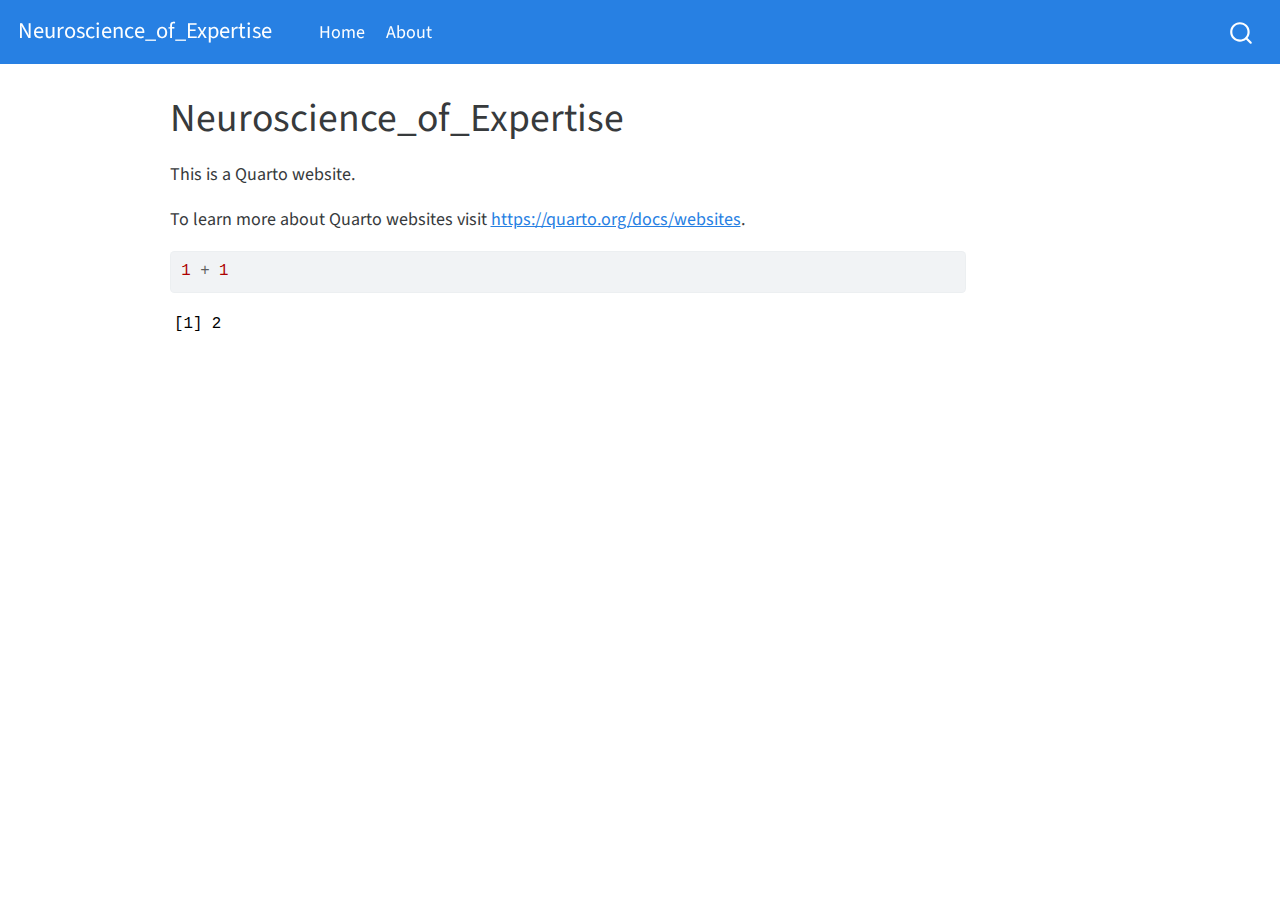
==== docs/index.html @ bdb03e28 "my commit message" ====
<!DOCTYPE html>
<html xmlns="http://www.w3.org/1999/xhtml" lang="en" xml:lang="en"><head>

<meta charset="utf-8">
<meta name="generator" content="quarto-1.2.335">

<meta name="viewport" content="width=device-width, initial-scale=1.0, user-scalable=yes">


<title>Neuroscience_of_Expertise</title>
<style>
code{white-space: pre-wrap;}
span.smallcaps{font-variant: small-caps;}
div.columns{display: flex; gap: min(4vw, 1.5em);}
div.column{flex: auto; overflow-x: auto;}
div.hanging-indent{margin-left: 1.5em; text-indent: -1.5em;}
ul.task-list{list-style: none;}
ul.task-list li input[type="checkbox"] {
  width: 0.8em;
  margin: 0 0.8em 0.2em -1.6em;
  vertical-align: middle;
}
pre > code.sourceCode { white-space: pre; position: relative; }
pre > code.sourceCode > span { display: inline-block; line-height: 1.25; }
pre > code.sourceCode > span:empty { height: 1.2em; }
.sourceCode { overflow: visible; }
code.sourceCode > span { color: inherit; text-decoration: inherit; }
div.sourceCode { margin: 1em 0; }
pre.sourceCode { margin: 0; }
@media screen {
div.sourceCode { overflow: auto; }
}
@media print {
pre > code.sourceCode { white-space: pre-wrap; }
pre > code.sourceCode > span { text-indent: -5em; padding-left: 5em; }
}
pre.numberSource code
  { counter-reset: source-line 0; }
pre.numberSource code > span
  { position: relative; left: -4em; counter-increment: source-line; }
pre.numberSource code > span > a:first-child::before
  { content: counter(source-line);
    position: relative; left: -1em; text-align: right; vertical-align: baseline;
    border: none; display: inline-block;
    -webkit-touch-callout: none; -webkit-user-select: none;
    -khtml-user-select: none; -moz-user-select: none;
    -ms-user-select: none; user-select: none;
    padding: 0 4px; width: 4em;
    color: #aaaaaa;
  }
pre.numberSource { margin-left: 3em; border-left: 1px solid #aaaaaa;  padding-left: 4px; }
div.sourceCode
  {   }
@media screen {
pre > code.sourceCode > span > a:first-child::before { text-decoration: underline; }
}
code span.al { color: #ff0000; font-weight: bold; } /* Alert */
code span.an { color: #60a0b0; font-weight: bold; font-style: italic; } /* Annotation */
code span.at { color: #7d9029; } /* Attribute */
code span.bn { color: #40a070; } /* BaseN */
code span.bu { color: #008000; } /* BuiltIn */
code span.cf { color: #007020; font-weight: bold; } /* ControlFlow */
code span.ch { color: #4070a0; } /* Char */
code span.cn { color: #880000; } /* Constant */
code span.co { color: #60a0b0; font-style: italic; } /* Comment */
code span.cv { color: #60a0b0; font-weight: bold; font-style: italic; } /* CommentVar */
code span.do { color: #ba2121; font-style: italic; } /* Documentation */
code span.dt { color: #902000; } /* DataType */
code span.dv { color: #40a070; } /* DecVal */
code span.er { color: #ff0000; font-weight: bold; } /* Error */
code span.ex { } /* Extension */
code span.fl { color: #40a070; } /* Float */
code span.fu { color: #06287e; } /* Function */
code span.im { color: #008000; font-weight: bold; } /* Import */
code span.in { color: #60a0b0; font-weight: bold; font-style: italic; } /* Information */
code span.kw { color: #007020; font-weight: bold; } /* Keyword */
code span.op { color: #666666; } /* Operator */
code span.ot { color: #007020; } /* Other */
code span.pp { color: #bc7a00; } /* Preprocessor */
code span.sc { color: #4070a0; } /* SpecialChar */
code span.ss { color: #bb6688; } /* SpecialString */
code span.st { color: #4070a0; } /* String */
code span.va { color: #19177c; } /* Variable */
code span.vs { color: #4070a0; } /* VerbatimString */
code span.wa { color: #60a0b0; font-weight: bold; font-style: italic; } /* Warning */
</style>


<script src="site_libs/quarto-nav/quarto-nav.js"></script>
<script src="site_libs/quarto-nav/headroom.min.js"></script>
<script src="site_libs/clipboard/clipboard.min.js"></script>
<script src="site_libs/quarto-search/autocomplete.umd.js"></script>
<script src="site_libs/quarto-search/fuse.min.js"></script>
<script src="site_libs/quarto-search/quarto-search.js"></script>
<meta name="quarto:offset" content="./">
<script src="site_libs/quarto-html/quarto.js"></script>
<script src="site_libs/quarto-html/popper.min.js"></script>
<script src="site_libs/quarto-html/tippy.umd.min.js"></script>
<script src="site_libs/quarto-html/anchor.min.js"></script>
<link href="site_libs/quarto-html/tippy.css" rel="stylesheet">
<link href="site_libs/quarto-html/quarto-syntax-highlighting.css" rel="stylesheet" id="quarto-text-highlighting-styles">
<script src="site_libs/bootstrap/bootstrap.min.js"></script>
<link href="site_libs/bootstrap/bootstrap-icons.css" rel="stylesheet">
<link href="site_libs/bootstrap/bootstrap.min.css" rel="stylesheet" id="quarto-bootstrap" data-mode="light">
<script id="quarto-search-options" type="application/json">{
  "location": "navbar",
  "copy-button": false,
  "collapse-after": 3,
  "panel-placement": "end",
  "type": "overlay",
  "limit": 20,
  "language": {
    "search-no-results-text": "No results",
    "search-matching-documents-text": "matching documents",
    "search-copy-link-title": "Copy link to search",
    "search-hide-matches-text": "Hide additional matches",
    "search-more-match-text": "more match in this document",
    "search-more-matches-text": "more matches in this document",
    "search-clear-button-title": "Clear",
    "search-detached-cancel-button-title": "Cancel",
    "search-submit-button-title": "Submit"
  }
}</script>


<link rel="stylesheet" href="styles.css">
</head>

<body class="nav-fixed">

<div id="quarto-search-results"></div>
  <header id="quarto-header" class="headroom fixed-top">
    <nav class="navbar navbar-expand-lg navbar-dark ">
      <div class="navbar-container container-fluid">
      <div class="navbar-brand-container">
    <a class="navbar-brand" href="./index.html">
    <span class="navbar-title">Neuroscience_of_Expertise</span>
    </a>
  </div>
          <button class="navbar-toggler" type="button" data-bs-toggle="collapse" data-bs-target="#navbarCollapse" aria-controls="navbarCollapse" aria-expanded="false" aria-label="Toggle navigation" onclick="if (window.quartoToggleHeadroom) { window.quartoToggleHeadroom(); }">
  <span class="navbar-toggler-icon"></span>
</button>
          <div class="collapse navbar-collapse" id="navbarCollapse">
            <ul class="navbar-nav navbar-nav-scroll me-auto">
  <li class="nav-item">
    <a class="nav-link active" href="./index.html" aria-current="page">
 <span class="menu-text">Home</span></a>
  </li>  
  <li class="nav-item">
    <a class="nav-link" href="./about.html">
 <span class="menu-text">About</span></a>
  </li>  
</ul>
              <div id="quarto-search" class="" title="Search"></div>
          </div> <!-- /navcollapse -->
      </div> <!-- /container-fluid -->
    </nav>
</header>
<!-- content -->
<div id="quarto-content" class="quarto-container page-columns page-rows-contents page-layout-article page-navbar">
<!-- sidebar -->
<!-- margin-sidebar -->
    <div id="quarto-margin-sidebar" class="sidebar margin-sidebar">
        
    </div>
<!-- main -->
<main class="content" id="quarto-document-content">

<header id="title-block-header" class="quarto-title-block default">
<div class="quarto-title">
<h1 class="title">Neuroscience_of_Expertise</h1>
</div>



<div class="quarto-title-meta">

    
  
    
  </div>
  

</header>

<p>This is a Quarto website.</p>
<p>To learn more about Quarto websites visit <a href="https://quarto.org/docs/websites" class="uri">https://quarto.org/docs/websites</a>.</p>
<div class="cell">
<div class="sourceCode cell-code" id="cb1"><pre class="sourceCode r code-with-copy"><code class="sourceCode r"><span id="cb1-1"><a href="#cb1-1" aria-hidden="true" tabindex="-1"></a><span class="dv">1</span> <span class="sc">+</span> <span class="dv">1</span></span></code><button title="Copy to Clipboard" class="code-copy-button"><i class="bi"></i></button></pre></div>
<div class="cell-output cell-output-stdout">
<pre><code>[1] 2</code></pre>
</div>
</div>



</main> <!-- /main -->
<script id="quarto-html-after-body" type="application/javascript">
window.document.addEventListener("DOMContentLoaded", function (event) {
  const toggleBodyColorMode = (bsSheetEl) => {
    const mode = bsSheetEl.getAttribute("data-mode");
    const bodyEl = window.document.querySelector("body");
    if (mode === "dark") {
      bodyEl.classList.add("quarto-dark");
      bodyEl.classList.remove("quarto-light");
    } else {
      bodyEl.classList.add("quarto-light");
      bodyEl.classList.remove("quarto-dark");
    }
  }
  const toggleBodyColorPrimary = () => {
    const bsSheetEl = window.document.querySelector("link#quarto-bootstrap");
    if (bsSheetEl) {
      toggleBodyColorMode(bsSheetEl);
    }
  }
  toggleBodyColorPrimary();  
  const icon = "";
  const anchorJS = new window.AnchorJS();
  anchorJS.options = {
    placement: 'right',
    icon: icon
  };
  anchorJS.add('.anchored');
  const clipboard = new window.ClipboardJS('.code-copy-button', {
    target: function(trigger) {
      return trigger.previousElementSibling;
    }
  });
  clipboard.on('success', function(e) {
    // button target
    const button = e.trigger;
    // don't keep focus
    button.blur();
    // flash "checked"
    button.classList.add('code-copy-button-checked');
    var currentTitle = button.getAttribute("title");
    button.setAttribute("title", "Copied!");
    let tooltip;
    if (window.bootstrap) {
      button.setAttribute("data-bs-toggle", "tooltip");
      button.setAttribute("data-bs-placement", "left");
      button.setAttribute("data-bs-title", "Copied!");
      tooltip = new bootstrap.Tooltip(button, 
        { trigger: "manual", 
          customClass: "code-copy-button-tooltip",
          offset: [0, -8]});
      tooltip.show();    
    }
    setTimeout(function() {
      if (tooltip) {
        tooltip.hide();
        button.removeAttribute("data-bs-title");
        button.removeAttribute("data-bs-toggle");
        button.removeAttribute("data-bs-placement");
      }
      button.setAttribute("title", currentTitle);
      button.classList.remove('code-copy-button-checked');
    }, 1000);
    // clear code selection
    e.clearSelection();
  });
  function tippyHover(el, contentFn) {
    const config = {
      allowHTML: true,
      content: contentFn,
      maxWidth: 500,
      delay: 100,
      arrow: false,
      appendTo: function(el) {
          return el.parentElement;
      },
      interactive: true,
      interactiveBorder: 10,
      theme: 'quarto',
      placement: 'bottom-start'
    };
    window.tippy(el, config); 
  }
  const noterefs = window.document.querySelectorAll('a[role="doc-noteref"]');
  for (var i=0; i<noterefs.length; i++) {
    const ref = noterefs[i];
    tippyHover(ref, function() {
      // use id or data attribute instead here
      let href = ref.getAttribute('data-footnote-href') || ref.getAttribute('href');
      try { href = new URL(href).hash; } catch {}
      const id = href.replace(/^#\/?/, "");
      const note = window.document.getElementById(id);
      return note.innerHTML;
    });
  }
  const findCites = (el) => {
    const parentEl = el.parentElement;
    if (parentEl) {
      const cites = parentEl.dataset.cites;
      if (cites) {
        return {
          el,
          cites: cites.split(' ')
        };
      } else {
        return findCites(el.parentElement)
      }
    } else {
      return undefined;
    }
  };
  var bibliorefs = window.document.querySelectorAll('a[role="doc-biblioref"]');
  for (var i=0; i<bibliorefs.length; i++) {
    const ref = bibliorefs[i];
    const citeInfo = findCites(ref);
    if (citeInfo) {
      tippyHover(citeInfo.el, function() {
        var popup = window.document.createElement('div');
        citeInfo.cites.forEach(function(cite) {
          var citeDiv = window.document.createElement('div');
          citeDiv.classList.add('hanging-indent');
          citeDiv.classList.add('csl-entry');
          var biblioDiv = window.document.getElementById('ref-' + cite);
          if (biblioDiv) {
            citeDiv.innerHTML = biblioDiv.innerHTML;
          }
          popup.appendChild(citeDiv);
        });
        return popup.innerHTML;
      });
    }
  }
});
</script>
</div> <!-- /content -->



</body></html>
---- docs/site_libs/quarto-html/tippy.css ----
.tippy-box[data-animation=fade][data-state=hidden]{opacity:0}[data-tippy-root]{max-width:calc(100vw - 10px)}.tippy-box{position:relative;background-color:#333;color:#fff;border-radius:4px;font-size:14px;line-height:1.4;white-space:normal;outline:0;transition-property:transform,visibility,opacity}.tippy-box[data-placement^=top]>.tippy-arrow{bottom:0}.tippy-box[data-placement^=top]>.tippy-arrow:before{bottom:-7px;left:0;border-width:8px 8px 0;border-top-color:initial;transform-origin:center top}.tippy-box[data-placement^=bottom]>.tippy-arrow{top:0}.tippy-box[data-placement^=bottom]>.tippy-arrow:before{top:-7px;left:0;border-width:0 8px 8px;border-bottom-color:initial;transform-origin:center bottom}.tippy-box[data-placement^=left]>.tippy-arrow{right:0}.tippy-box[data-placement^=left]>.tippy-arrow:before{border-width:8px 0 8px 8px;border-left-color:initial;right:-7px;transform-origin:center left}.tippy-box[data-placement^=right]>.tippy-arrow{left:0}.tippy-box[data-placement^=right]>.tippy-arrow:before{left:-7px;border-width:8px 8px 8px 0;border-right-color:initial;transform-origin:center right}.tippy-box[data-inertia][data-state=visible]{transition-timing-function:cubic-bezier(.54,1.5,.38,1.11)}.tippy-arrow{width:16px;height:16px;color:#333}.tippy-arrow:before{content:"";position:absolute;border-color:transparent;border-style:solid}.tippy-content{position:relative;padding:5px 9px;z-index:1}
---- docs/site_libs/quarto-html/quarto-syntax-highlighting.css ----
/* quarto syntax highlight colors */
:root {
  --quarto-hl-ot-color: #003B4F;
  --quarto-hl-at-color: #657422;
  --quarto-hl-ss-color: #20794D;
  --quarto-hl-an-color: #5E5E5E;
  --quarto-hl-fu-color: #4758AB;
  --quarto-hl-st-color: #20794D;
  --quarto-hl-cf-color: #003B4F;
  --quarto-hl-op-color: #5E5E5E;
  --quarto-hl-er-color: #AD0000;
  --quarto-hl-bn-color: #AD0000;
  --quarto-hl-al-color: #AD0000;
  --quarto-hl-va-color: #111111;
  --quarto-hl-bu-color: inherit;
  --quarto-hl-ex-color: inherit;
  --quarto-hl-pp-color: #AD0000;
  --quarto-hl-in-color: #5E5E5E;
  --quarto-hl-vs-color: #20794D;
  --quarto-hl-wa-color: #5E5E5E;
  --quarto-hl-do-color: #5E5E5E;
  --quarto-hl-im-color: #00769E;
  --quarto-hl-ch-color: #20794D;
  --quarto-hl-dt-color: #AD0000;
  --quarto-hl-fl-color: #AD0000;
  --quarto-hl-co-color: #5E5E5E;
  --quarto-hl-cv-color: #5E5E5E;
  --quarto-hl-cn-color: #8f5902;
  --quarto-hl-sc-color: #5E5E5E;
  --quarto-hl-dv-color: #AD0000;
  --quarto-hl-kw-color: #003B4F;
}

/* other quarto variables */
:root {
  --quarto-font-monospace: SFMono-Regular, Menlo, Monaco, Consolas, "Liberation Mono", "Courier New", monospace;
}

pre > code.sourceCode > span {
  color: #003B4F;
}

code span {
  color: #003B4F;
}

code.sourceCode > span {
  color: #003B4F;
}

div.sourceCode,
div.sourceCode pre.sourceCode {
  color: #003B4F;
}

code span.ot {
  color: #003B4F;
}

code span.at {
  color: #657422;
}

code span.ss {
  color: #20794D;
}

code span.an {
  color: #5E5E5E;
}

code span.fu {
  color: #4758AB;
}

code span.st {
  color: #20794D;
}

code span.cf {
  color: #003B4F;
}

code span.op {
  color: #5E5E5E;
}

code span.er {
  color: #AD0000;
}

code span.bn {
  color: #AD0000;
}

code span.al {
  color: #AD0000;
}

code span.va {
  color: #111111;
}

code span.pp {
  color: #AD0000;
}

code span.in {
  color: #5E5E5E;
}

code span.vs {
  color: #20794D;
}

code span.wa {
  color: #5E5E5E;
  font-style: italic;
}

code span.do {
  color: #5E5E5E;
  font-style: italic;
}

code span.im {
  color: #00769E;
}

code span.ch {
  color: #20794D;
}

code span.dt {
  color: #AD0000;
}

code span.fl {
  color: #AD0000;
}

code span.co {
  color: #5E5E5E;
}

code span.cv {
  color: #5E5E5E;
  font-style: italic;
}

code span.cn {
  color: #8f5902;
}

code span.sc {
  color: #5E5E5E;
}

code span.dv {
  color: #AD0000;
}

code span.kw {
  color: #003B4F;
}

.prevent-inlining {
  content: "</";
}

/*# sourceMappingURL=debc5d5d77c3f9108843748ff7464032.css.map */
---- docs/styles.css ----
/* css styles */
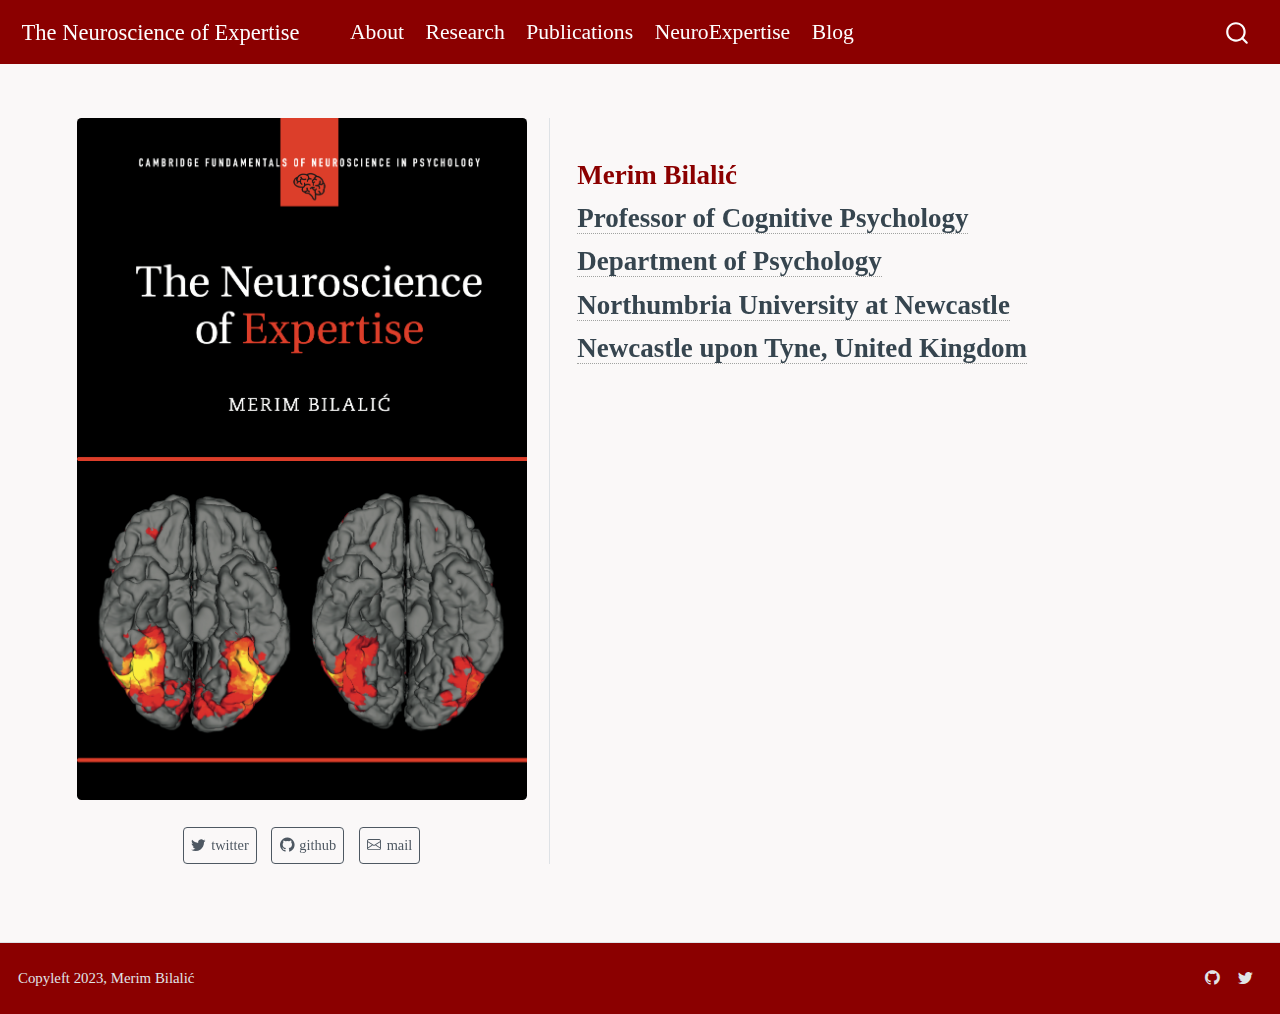
==== commit ef30acd3: "Changes 1/3/23" ====
--- a/docs/index.html
+++ b/docs/index.html
@@ -7,7 +7,7 @@
 <meta name="viewport" content="width=device-width, initial-scale=1.0, user-scalable=yes">
 
 
-<title>Neuroscience_of_Expertise</title>
+<title>The Neuroscience of Expertise</title>
 <style>
 code{white-space: pre-wrap;}
 span.smallcaps{font-variant: small-caps;}
@@ -20,69 +20,6 @@
   margin: 0 0.8em 0.2em -1.6em;
   vertical-align: middle;
 }
-pre > code.sourceCode { white-space: pre; position: relative; }
-pre > code.sourceCode > span { display: inline-block; line-height: 1.25; }
-pre > code.sourceCode > span:empty { height: 1.2em; }
-.sourceCode { overflow: visible; }
-code.sourceCode > span { color: inherit; text-decoration: inherit; }
-div.sourceCode { margin: 1em 0; }
-pre.sourceCode { margin: 0; }
-@media screen {
-div.sourceCode { overflow: auto; }
-}
-@media print {
-pre > code.sourceCode { white-space: pre-wrap; }
-pre > code.sourceCode > span { text-indent: -5em; padding-left: 5em; }
-}
-pre.numberSource code
-  { counter-reset: source-line 0; }
-pre.numberSource code > span
-  { position: relative; left: -4em; counter-increment: source-line; }
-pre.numberSource code > span > a:first-child::before
-  { content: counter(source-line);
-    position: relative; left: -1em; text-align: right; vertical-align: baseline;
-    border: none; display: inline-block;
-    -webkit-touch-callout: none; -webkit-user-select: none;
-    -khtml-user-select: none; -moz-user-select: none;
-    -ms-user-select: none; user-select: none;
-    padding: 0 4px; width: 4em;
-    color: #aaaaaa;
-  }
-pre.numberSource { margin-left: 3em; border-left: 1px solid #aaaaaa;  padding-left: 4px; }
-div.sourceCode
-  {   }
-@media screen {
-pre > code.sourceCode > span > a:first-child::before { text-decoration: underline; }
-}
-code span.al { color: #ff0000; font-weight: bold; } /* Alert */
-code span.an { color: #60a0b0; font-weight: bold; font-style: italic; } /* Annotation */
-code span.at { color: #7d9029; } /* Attribute */
-code span.bn { color: #40a070; } /* BaseN */
-code span.bu { color: #008000; } /* BuiltIn */
-code span.cf { color: #007020; font-weight: bold; } /* ControlFlow */
-code span.ch { color: #4070a0; } /* Char */
-code span.cn { color: #880000; } /* Constant */
-code span.co { color: #60a0b0; font-style: italic; } /* Comment */
-code span.cv { color: #60a0b0; font-weight: bold; font-style: italic; } /* CommentVar */
-code span.do { color: #ba2121; font-style: italic; } /* Documentation */
-code span.dt { color: #902000; } /* DataType */
-code span.dv { color: #40a070; } /* DecVal */
-code span.er { color: #ff0000; font-weight: bold; } /* Error */
-code span.ex { } /* Extension */
-code span.fl { color: #40a070; } /* Float */
-code span.fu { color: #06287e; } /* Function */
-code span.im { color: #008000; font-weight: bold; } /* Import */
-code span.in { color: #60a0b0; font-weight: bold; font-style: italic; } /* Information */
-code span.kw { color: #007020; font-weight: bold; } /* Keyword */
-code span.op { color: #666666; } /* Operator */
-code span.ot { color: #007020; } /* Other */
-code span.pp { color: #bc7a00; } /* Preprocessor */
-code span.sc { color: #4070a0; } /* SpecialChar */
-code span.ss { color: #bb6688; } /* SpecialString */
-code span.st { color: #4070a0; } /* String */
-code span.va { color: #19177c; } /* Variable */
-code span.vs { color: #4070a0; } /* VerbatimString */
-code span.wa { color: #60a0b0; font-weight: bold; font-style: italic; } /* Warning */
 </style>
 
 
@@ -96,7 +33,6 @@
 <script src="site_libs/quarto-html/quarto.js"></script>
 <script src="site_libs/quarto-html/popper.min.js"></script>
 <script src="site_libs/quarto-html/tippy.umd.min.js"></script>
-<script src="site_libs/quarto-html/anchor.min.js"></script>
 <link href="site_libs/quarto-html/tippy.css" rel="stylesheet">
 <link href="site_libs/quarto-html/quarto-syntax-highlighting.css" rel="stylesheet" id="quarto-text-highlighting-styles">
 <script src="site_libs/bootstrap/bootstrap.min.js"></script>
@@ -134,7 +70,7 @@
       <div class="navbar-container container-fluid">
       <div class="navbar-brand-container">
     <a class="navbar-brand" href="./index.html">
-    <span class="navbar-title">Neuroscience_of_Expertise</span>
+    <span class="navbar-title">The Neuroscience of Expertise</span>
     </a>
   </div>
           <button class="navbar-toggler" type="button" data-bs-toggle="collapse" data-bs-target="#navbarCollapse" aria-controls="navbarCollapse" aria-expanded="false" aria-label="Toggle navigation" onclick="if (window.quartoToggleHeadroom) { window.quartoToggleHeadroom(); }">
@@ -143,12 +79,24 @@
           <div class="collapse navbar-collapse" id="navbarCollapse">
             <ul class="navbar-nav navbar-nav-scroll me-auto">
   <li class="nav-item">
-    <a class="nav-link active" href="./index.html" aria-current="page">
- <span class="menu-text">Home</span></a>
-  </li>  
-  <li class="nav-item">
-    <a class="nav-link" href="./about.html">
+    <a class="nav-link" href="./About/index.html">
  <span class="menu-text">About</span></a>
+  </li>  
+  <li class="nav-item">
+    <a class="nav-link" href="./Research/index.html">
+ <span class="menu-text">Research</span></a>
+  </li>  
+  <li class="nav-item">
+    <a class="nav-link" href="./Publication/index.qmd">
+ <span class="menu-text">Publications</span></a>
+  </li>  
+  <li class="nav-item">
+    <a class="nav-link" href="./NeuroExpertise/index.html">
+ <span class="menu-text">NeuroExpertise</span></a>
+  </li>  
+  <li class="nav-item">
+    <a class="nav-link" href="./Blog/index.html">
+ <span class="menu-text">Blog</span></a>
   </li>  
 </ul>
               <div id="quarto-search" class="" title="Search"></div>
@@ -157,44 +105,39 @@
     </nav>
 </header>
 <!-- content -->
-<div id="quarto-content" class="quarto-container page-columns page-rows-contents page-layout-article page-navbar">
+<div id="quarto-content" class="quarto-container page-columns page-rows-contents page-layout-full page-navbar">
 <!-- sidebar -->
 <!-- margin-sidebar -->
-    <div id="quarto-margin-sidebar" class="sidebar margin-sidebar">
-        
-    </div>
+    
 <!-- main -->
-<main class="content" id="quarto-document-content">
-
-<header id="title-block-header" class="quarto-title-block default">
-<div class="quarto-title">
-<h1 class="title">Neuroscience_of_Expertise</h1>
+<div class="quarto-about-trestles column-page">
+  <div class="about-entity">
+    <img src="images/Cover.png" class="about-image
+  rounded " style="width: 25em;">
+    <div class="about-links">
+  <a href="https://twitter.com/NoE" class="about-link">
+    <i class="bi bi-twitter"></i>
+     <span class="about-link-text">twitter</span>
+  </a>
+  <a href="https://github.com/NoE" class="about-link">
+    <i class="bi bi-github"></i>
+     <span class="about-link-text">github</span>
+  </a>
+  <a href="mailto:Merim.Bilalic@northumbria.ac.uk" class="about-link">
+    <i class="bi bi-envelope"></i>
+     <span class="about-link-text">mail</span>
+  </a>
 </div>
-
-
-
-<div class="quarto-title-meta">
-
-    
-  
-    
   </div>
-  
-
-</header>
-
-<p>This is a Quarto website.</p>
-<p>To learn more about Quarto websites visit <a href="https://quarto.org/docs/websites" class="uri">https://quarto.org/docs/websites</a>.</p>
-<div class="cell">
-<div class="sourceCode cell-code" id="cb1"><pre class="sourceCode r code-with-copy"><code class="sourceCode r"><span id="cb1-1"><a href="#cb1-1" aria-hidden="true" tabindex="-1"></a><span class="dv">1</span> <span class="sc">+</span> <span class="dv">1</span></span></code><button title="Copy to Clipboard" class="code-copy-button"><i class="bi"></i></button></pre></div>
-<div class="cell-output cell-output-stdout">
-<pre><code>[1] 2</code></pre>
+  <div class="about-contents"><main class="content column-page" id="quarto-document-content">
+<section id="merim-bilalić-professor-of-cognitive-psychology-department-of-psychology-northumbria-university-at-newcastle-newcastle-upon-tyne-united-kingdom" class="level1">
+<h1>Merim Bilalić <br> <a href="https://www.northumbria.ac.uk/about-us/our-staff/b/merim-bilalic/">Professor of Cognitive Psychology</a> <br> <a href="https://www.northumbria.ac.uk/about-us/academic-departments/psychology/">Department of Psychology</a> <br><a href="https://www.northumbria.ac.uk">Northumbria University at Newcastle</a> <br> <a href="https://www.newcastle.gov.uk">Newcastle upon Tyne, United Kingdom</a></h1>
+
+
+</section>
+</main></div>
 </div>
-</div>
-
-
-
-</main> <!-- /main -->
+ <!-- /main -->
 <script id="quarto-html-after-body" type="application/javascript">
 window.document.addEventListener("DOMContentLoaded", function (event) {
   const toggleBodyColorMode = (bsSheetEl) => {
@@ -215,13 +158,6 @@
     }
   }
   toggleBodyColorPrimary();  
-  const icon = "";
-  const anchorJS = new window.AnchorJS();
-  anchorJS.options = {
-    placement: 'right',
-    icon: icon
-  };
-  anchorJS.add('.anchored');
   const clipboard = new window.ClipboardJS('.code-copy-button', {
     target: function(trigger) {
       return trigger.previousElementSibling;
@@ -329,6 +265,27 @@
 });
 </script>
 </div> <!-- /content -->
+<footer class="footer">
+  <div class="nav-footer">
+    <div class="nav-footer-left">Copyleft 2023, Merim Bilalić</div>   
+    <div class="nav-footer-right">
+      <ul class="footer-items list-unstyled">
+    <li class="nav-item compact">
+    <a class="nav-link" href="https://github.com/NoE">
+      <i class="bi bi-github" role="img">
+</i> 
+    </a>
+  </li>  
+    <li class="nav-item compact">
+    <a class="nav-link" href="https://twitter.com/NoE">
+      <i class="bi bi-twitter" role="img">
+</i> 
+    </a>
+  </li>  
+</ul>
+    </div>
+  </div>
+</footer>
 
 
 
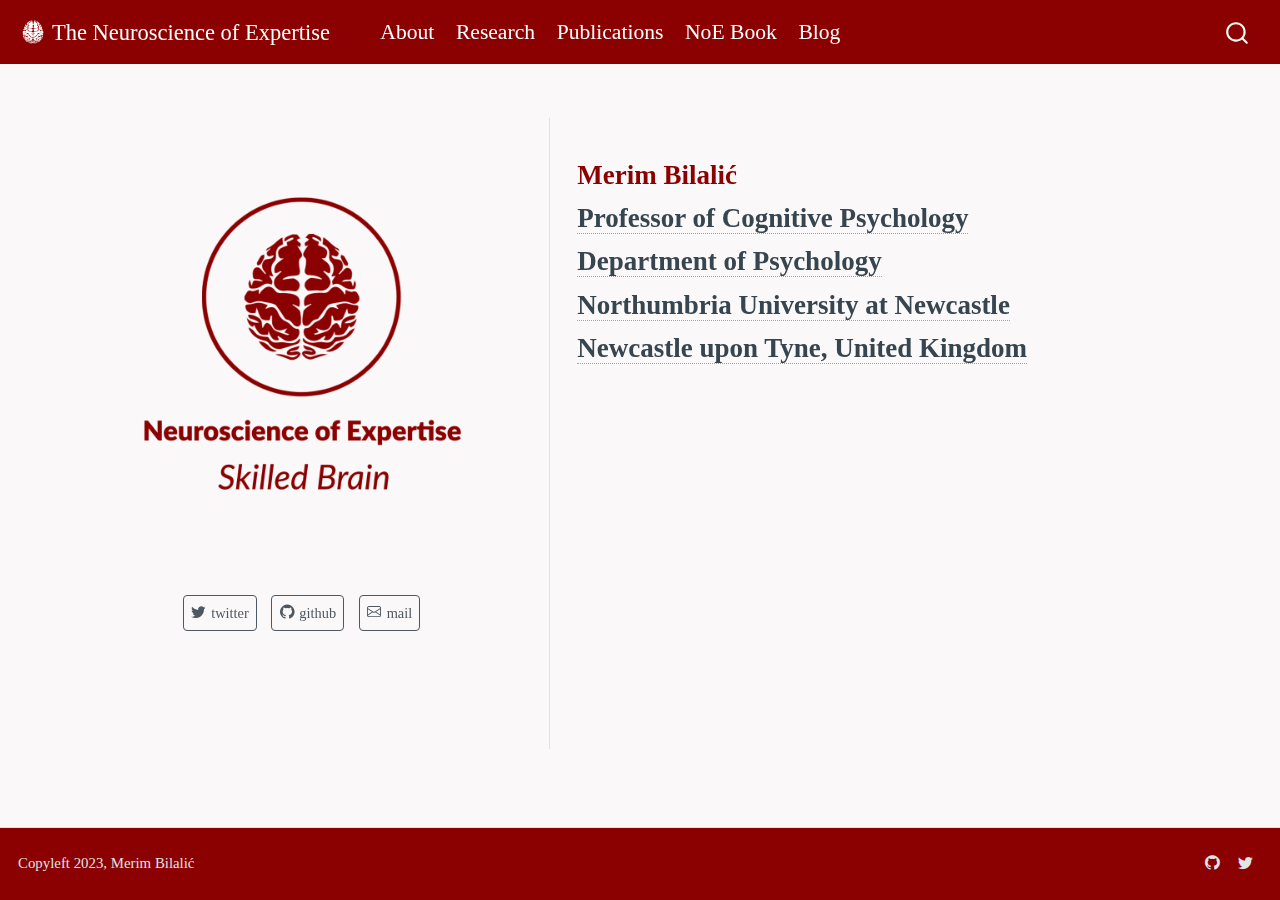
==== commit e15f7c26: "Changes 2/3/2023" ====
--- a/docs/index.html
+++ b/docs/index.html
@@ -30,6 +30,7 @@
 <script src="site_libs/quarto-search/fuse.min.js"></script>
 <script src="site_libs/quarto-search/quarto-search.js"></script>
 <meta name="quarto:offset" content="./">
+<link href="./images/Logo2.png" rel="icon" type="image/png">
 <script src="site_libs/quarto-html/quarto.js"></script>
 <script src="site_libs/quarto-html/popper.min.js"></script>
 <script src="site_libs/quarto-html/tippy.umd.min.js"></script>
@@ -69,6 +70,9 @@
     <nav class="navbar navbar-expand-lg navbar-dark ">
       <div class="navbar-container container-fluid">
       <div class="navbar-brand-container">
+    <a href="./index.html" class="navbar-brand navbar-brand-logo">
+    <img src="./images/Logo2.png" alt="" class="navbar-logo">
+    </a>
     <a class="navbar-brand" href="./index.html">
     <span class="navbar-title">The Neuroscience of Expertise</span>
     </a>
@@ -87,12 +91,12 @@
  <span class="menu-text">Research</span></a>
   </li>  
   <li class="nav-item">
-    <a class="nav-link" href="./Publication/index.qmd">
+    <a class="nav-link" href="./Publications/index.html">
  <span class="menu-text">Publications</span></a>
   </li>  
   <li class="nav-item">
     <a class="nav-link" href="./NeuroExpertise/index.html">
- <span class="menu-text">NeuroExpertise</span></a>
+ <span class="menu-text">NoE Book</span></a>
   </li>  
   <li class="nav-item">
     <a class="nav-link" href="./Blog/index.html">
@@ -112,7 +116,7 @@
 <!-- main -->
 <div class="quarto-about-trestles column-page">
   <div class="about-entity">
-    <img src="images/Cover.png" class="about-image
+    <img src="images/NoE.png" class="about-image
   rounded " style="width: 25em;">
     <div class="about-links">
   <a href="https://twitter.com/NoE" class="about-link">
--- a/docs/styles.css
+++ b/docs/styles.css
@@ -1,15 +1,23 @@
 /* =Typography
 -----------------------------------------------------------------------------*/
+
 
 .navbar {
    background-color: darkred;
    font-size: 1.2em;
 }
 
+
 .nav-footer {
   background: darkred;
 }
 
+
+
+.navbar-brand img {
+  height: 200px !important;
+  width: auto;
+}
 
 body {
   font-family: 'Carlito';
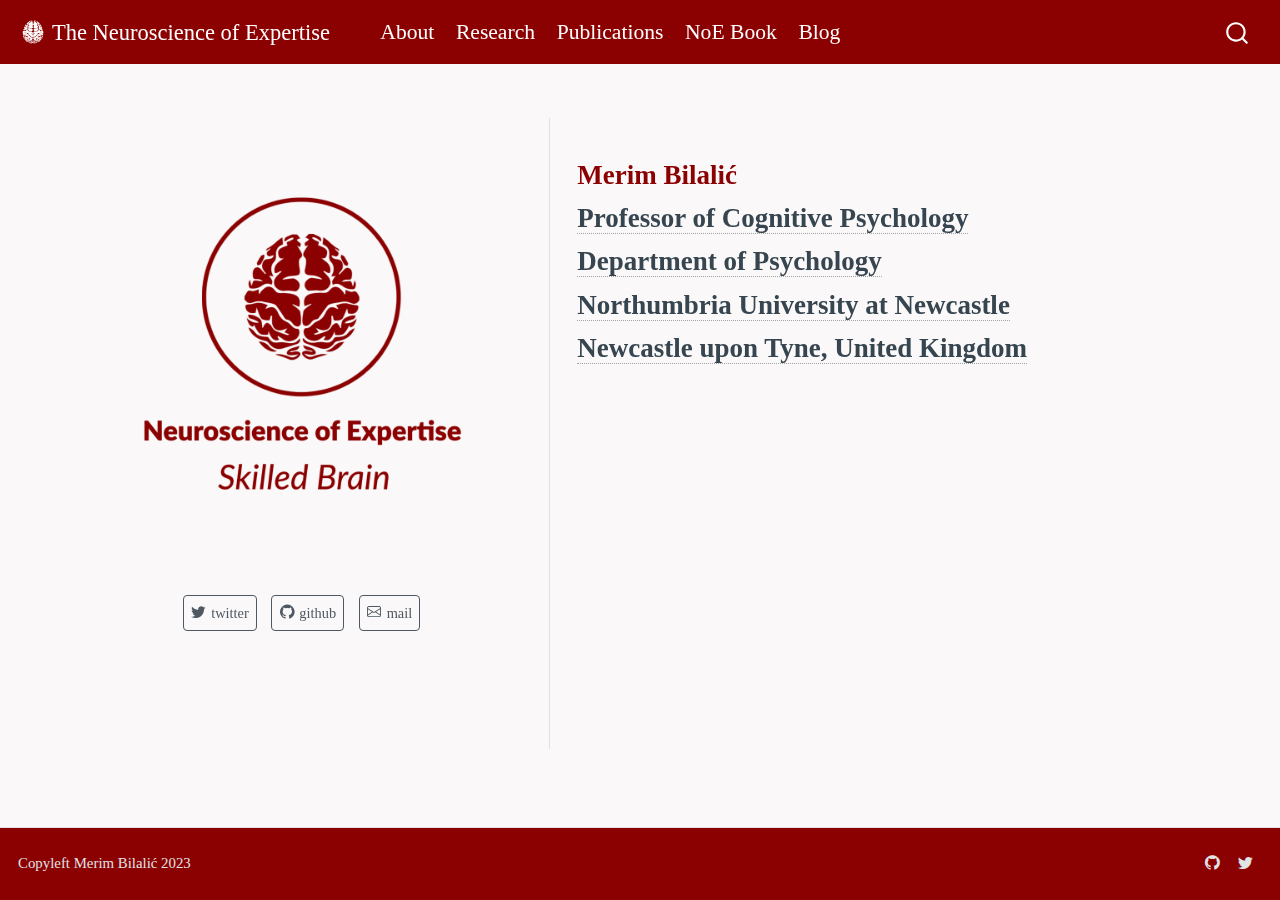
==== commit c70187be: "changes 2/3/2023" ====
--- a/docs/index.html
+++ b/docs/index.html
@@ -119,11 +119,11 @@
     <img src="images/NoE.png" class="about-image
   rounded " style="width: 25em;">
     <div class="about-links">
-  <a href="https://twitter.com/NoE" class="about-link">
+  <a href="https://twitter.com/MerimBilalic" class="about-link">
     <i class="bi bi-twitter"></i>
      <span class="about-link-text">twitter</span>
   </a>
-  <a href="https://github.com/NoE" class="about-link">
+  <a href="https://github.com/MerimBilalic" class="about-link">
     <i class="bi bi-github"></i>
      <span class="about-link-text">github</span>
   </a>
@@ -271,17 +271,17 @@
 </div> <!-- /content -->
 <footer class="footer">
   <div class="nav-footer">
-    <div class="nav-footer-left">Copyleft 2023, Merim Bilalić</div>   
+    <div class="nav-footer-left">Copyleft Merim Bilalić 2023</div>   
     <div class="nav-footer-right">
       <ul class="footer-items list-unstyled">
     <li class="nav-item compact">
-    <a class="nav-link" href="https://github.com/NoE">
+    <a class="nav-link" href="https://github.com/MerimBilalic">
       <i class="bi bi-github" role="img">
 </i> 
     </a>
   </li>  
     <li class="nav-item compact">
-    <a class="nav-link" href="https://twitter.com/NoE">
+    <a class="nav-link" href="https://twitter.com/MerimBilalic">
       <i class="bi bi-twitter" role="img">
 </i> 
     </a>
--- a/docs/styles.css
+++ b/docs/styles.css
@@ -1,6 +1,10 @@
 /* =Typography
 -----------------------------------------------------------------------------*/
 
+.copyleft {
+  display: inline-block;
+  transform: rotate(180deg);
+}
 
 .navbar {
    background-color: darkred;
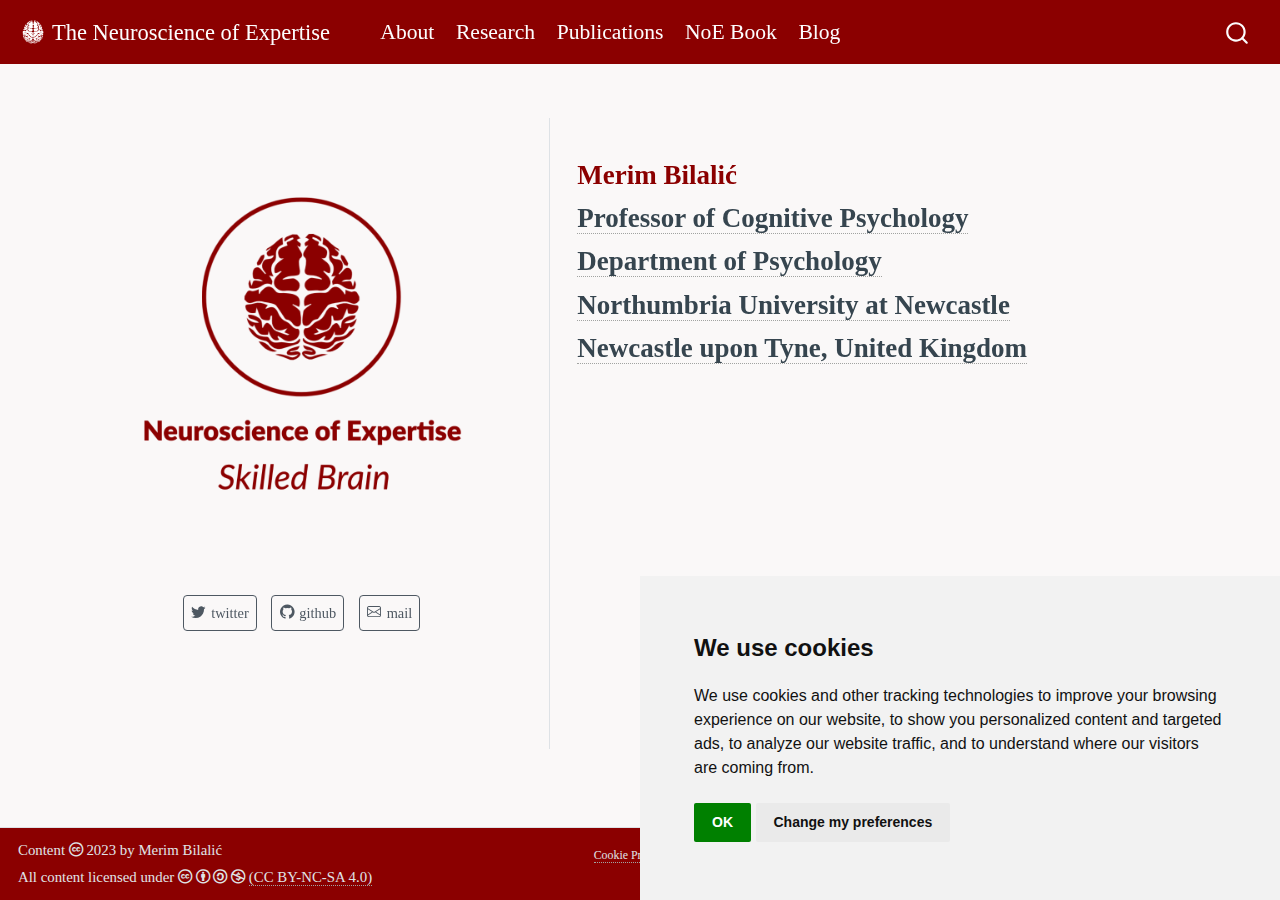
==== commit c7b999ee: "3/3/2023 changes" ====
--- a/docs/index.html
+++ b/docs/index.html
@@ -6,6 +6,7 @@
 
 <meta name="viewport" content="width=device-width, initial-scale=1.0, user-scalable=yes">
 
+<meta name="description" content="Merim Bilalic website. The Neuroscience of Expertise Book. Expertise Research. Outstanding Performance, Skilled Brain">
 
 <title>The Neuroscience of Expertise</title>
 <style>
@@ -31,6 +32,8 @@
 <script src="site_libs/quarto-search/quarto-search.js"></script>
 <meta name="quarto:offset" content="./">
 <link href="./images/Logo2.png" rel="icon" type="image/png">
+<script src="site_libs/cookie-consent/cookie-consent.js"></script>
+<link href="site_libs/cookie-consent/cookie-consent.css" rel="stylesheet">
 <script src="site_libs/quarto-html/quarto.js"></script>
 <script src="site_libs/quarto-html/popper.min.js"></script>
 <script src="site_libs/quarto-html/tippy.umd.min.js"></script>
@@ -39,6 +42,8 @@
 <script src="site_libs/bootstrap/bootstrap.min.js"></script>
 <link href="site_libs/bootstrap/bootstrap-icons.css" rel="stylesheet">
 <link href="site_libs/bootstrap/bootstrap.min.css" rel="stylesheet" id="quarto-bootstrap" data-mode="light">
+<link href="site_libs/quarto-contrib/fontawesome6-0.1.0/all.css" rel="stylesheet">
+<link href="site_libs/quarto-contrib/fontawesome6-0.1.0/latex-fontsize.css" rel="stylesheet">
 <script id="quarto-search-options" type="application/json">{
   "location": "navbar",
   "copy-button": false,
@@ -58,6 +63,31 @@
     "search-submit-button-title": "Submit"
   }
 }</script>
+<script async="" src="https://www.googletagmanager.com/gtag/js?id=G-2275BR33CK"></script>
+
+<script type="text/plain" cookie-consent="tracking">
+
+window.dataLayer = window.dataLayer || [];
+function gtag(){dataLayer.push(arguments);}
+gtag('js', new Date());
+gtag('config', 'G-2275BR33CK', { 'anonymize_ip': true});
+</script>
+
+<script type="text/javascript" charset="UTF-8">
+document.addEventListener('DOMContentLoaded', function () {
+cookieconsent.run({
+  "notice_banner_type":"simple",
+  "consent_type":"implied",
+  "palette":"light",
+  "language":"en",
+  "page_load_consent_levels":["strictly-necessary","functionality","tracking","targeting"],
+  "notice_banner_reject_button_hide":false,
+  "preferences_center_close_button_hide":false,
+  "website_name":""
+  });
+});
+</script> 
+  
 
 
 <link rel="stylesheet" href="styles.css">
@@ -271,23 +301,9 @@
 </div> <!-- /content -->
 <footer class="footer">
   <div class="nav-footer">
-    <div class="nav-footer-left">Copyleft Merim Bilalić 2023</div>   
-    <div class="nav-footer-right">
-      <ul class="footer-items list-unstyled">
-    <li class="nav-item compact">
-    <a class="nav-link" href="https://github.com/MerimBilalic">
-      <i class="bi bi-github" role="img">
-</i> 
-    </a>
-  </li>  
-    <li class="nav-item compact">
-    <a class="nav-link" href="https://twitter.com/MerimBilalic">
-      <i class="bi bi-twitter" role="img">
-</i> 
-    </a>
-  </li>  
-</ul>
-    </div>
+    <div class="nav-footer-left">Content <i class="fa-brands fa-creative-commons" aria-hidden="true"></i> 2023 by Merim Bilalić<br> All content licensed under <i class="fa-brands fa-creative-commons" aria-hidden="true"></i> <i class="fa-brands fa-creative-commons-by" aria-hidden="true"></i> <i class="fa-brands fa-creative-commons-sa" aria-hidden="true"></i> <i class="fa-brands fa-creative-commons-nc" aria-hidden="true"></i> <a href="http://creativecommons.org/licenses/by-nc-sa/4.0/">(CC BY-NC-SA 4.0)</a></div>   
+      <div class="nav-footer-center"><div class="cookie-consent-footer"><a href="#" id="open_preferences_center">Cookie Preferences</a></div></div>
+    <div class="nav-footer-right">Made with <i class="fa-brands fa-r-project" aria-hidden="true"></i> and <a href="https://quarto.org/">Quarto</a><br> <a href="https://github.com/MerimBilalic/Neuroscience_of_Expertise/">View the source at <i class="fa-brands fa-github" aria-hidden="true"></i> GitHub</a></div>
   </div>
 </footer>
 
--- a/docs/site_libs/cookie-consent/cookie-consent.css
+++ b/docs/site_libs/cookie-consent/cookie-consent.css
@@ -0,0 +1,4 @@
+div.cookie-consent-footer {
+  font-size: 0.8em;
+  text-decoration: none;
+}
--- a/docs/site_libs/quarto-contrib/fontawesome6-0.1.0/latex-fontsize.css
+++ b/docs/site_libs/quarto-contrib/fontawesome6-0.1.0/latex-fontsize.css
@@ -0,0 +1,30 @@
+.fa-tiny {
+  font-size: 0.5em;
+}
+.fa-scriptsize {
+  font-size: 0.7em;
+}
+.fa-footnotesize {
+  font-size: 0.8em;
+}
+.fa-small {
+  font-size: 0.9em;
+}
+.fa-normalsize {
+  font-size: 1em;
+}
+.fa-large {
+  font-size: 1.2em;
+}
+.fa-Large {
+  font-size: 1.5em;
+}
+.fa-LARGE {
+  font-size: 1.75em;
+}
+.fa-huge {
+  font-size: 2em;
+}
+.fa-Huge {
+  font-size: 2.5em;
+}
--- a/docs/styles.css
+++ b/docs/styles.css
@@ -16,7 +16,13 @@
   background: darkred;
 }
 
-
+.nav-footer-left {
+  text-align: left;
+}
+
+.nav-footer-right {
+  text-align: right;
+}
 
 .navbar-brand img {
   height: 200px !important;
